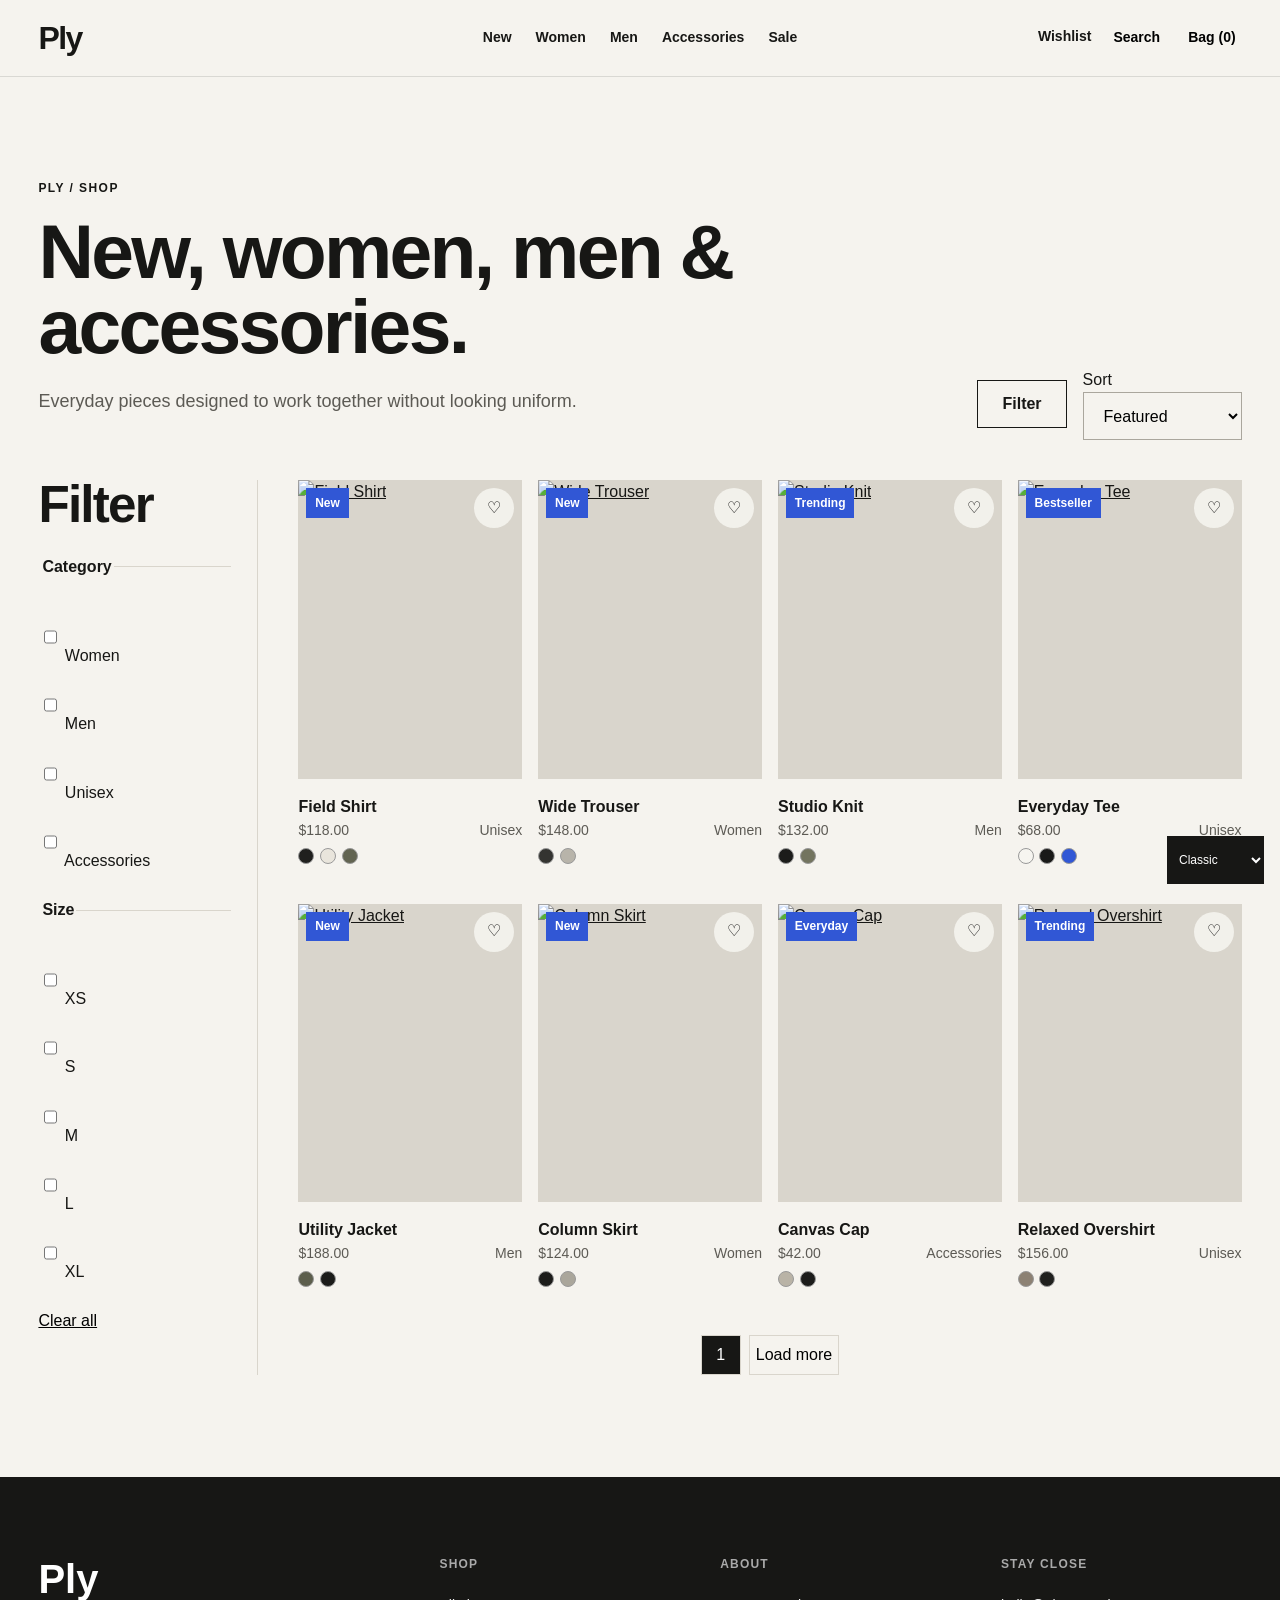
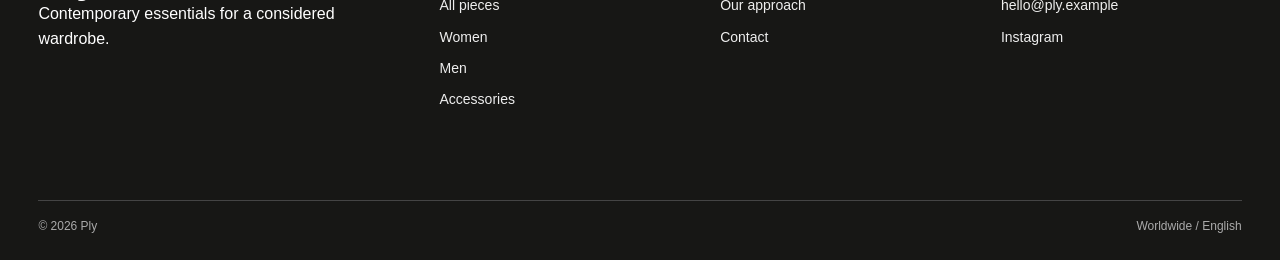
==== collection.html @ d4568fe0 "Add Ply collection page" ====
<!doctype html><html lang="en"><head><meta charset="utf-8"><meta name="viewport" content="width=device-width,initial-scale=1"><title>Shop — Ply</title><link rel="stylesheet" href="css/style.css"></head><body data-page="collection"><div id="header"></div><main class="section wrap"><p class="eyebrow">Ply / shop</p><div class="collection-head"><div><h1>New, women, men & accessories.</h1><p class="lede">Everyday pieces designed to work together without looking uniform.</p></div><div class="tools"><button class="button outline" id="filterBtn">Filter</button><label>Sort <select id="sort"><option value="featured">Featured</option><option value="price-low">Price low–high</option><option value="price-high">Price high–low</option><option value="alpha">Alphabetical</option></select></label></div></div><div class="collection-layout"><aside class="filters" id="filters"><button id="filterClose" class="close">×</button><h2>Filter</h2><fieldset><legend>Category</legend><label><input type="checkbox" value="women" data-filter="category"> Women</label><label><input type="checkbox" value="men" data-filter="category"> Men</label><label><input type="checkbox" value="unisex" data-filter="category"> Unisex</label><label><input type="checkbox" value="accessories" data-filter="category"> Accessories</label></fieldset><fieldset><legend>Size</legend><label><input type="checkbox" value="XS" data-filter="size"> XS</label><label><input type="checkbox" value="S" data-filter="size"> S</label><label><input type="checkbox" value="M" data-filter="size"> M</label><label><input type="checkbox" value="L" data-filter="size"> L</label><label><input type="checkbox" value="XL" data-filter="size"> XL</label></fieldset><button id="clear" class="link-button">Clear all</button></aside><section><div id="grid" class="grid"></div><div id="pagination" class="pagination"></div></section></div></main><div id="footer"></div><div id="cart"></div><script type="module" src="js/app.js"></script></body></html>
---- css/style.css ----
:root{--ink:#171715;--bone:#F5F3EE;--stone:#D9D5CC;--charcoal:#5C5A54;--accent:#3157D5;--white:#fff;--display:"Inter Tight",Arial,sans-serif;--body:"Inter",Arial,sans-serif;--s1:.5rem;--s2:1rem;--s3:1.5rem;--s4:2rem;--s5:2.5rem;--s6:3rem;--s8:5rem;--gutter:clamp(1rem,3vw,3rem);--container:1400px;--focus:0 0 0 3px rgba(49,87,213,.3);--ease:cubic-bezier(.2,.8,.2,1)}*{box-sizing:border-box}body{margin:0;background:var(--bone);color:var(--ink);font:1rem/1.55 var(--body)}a{color:inherit}button,input,select,textarea{font:inherit}button:focus-visible,a:focus-visible,input:focus-visible,select:focus-visible,textarea:focus-visible{box-shadow:var(--focus);outline:0}.wrap{width:min(calc(100% - 2*var(--gutter)),var(--container));margin:auto}.section{padding-block:clamp(4rem,8vw,8rem)}.narrow{max-width:900px}.eyebrow{font-size:.75rem;font-weight:700;letter-spacing:.12em;text-transform:uppercase;margin:0 0 var(--s2)}h1,h2,h3{font-family:var(--display);line-height:.98;letter-spacing:-.035em;margin:0 0 var(--s3)}h1{font-size:clamp(2.75rem,6vw,5.5rem)}h2{font-size:clamp(2rem,4vw,3.75rem)}h3{font-size:1.1rem}p{margin:0 0 var(--s3)}.lede{font-size:1.125rem;color:var(--charcoal);max-width:58ch}.button{display:inline-flex;align-items:center;justify-content:center;min-height:3rem;padding:0 var(--s3);border:1px solid var(--ink);background:var(--ink);color:var(--white);font-weight:700;text-decoration:none;cursor:pointer;transition:transform .2s var(--ease)}.button:hover{transform:translateY(-1px)}.button.light{background:var(--white);color:var(--ink);border-color:var(--white)}.button.outline{background:transparent;color:var(--ink)}.link-button{border:0;background:none;text-decoration:underline;cursor:pointer;padding:0}.hero{min-height:86vh;position:relative;display:grid;align-items:end;overflow:hidden;background:var(--ink);color:#fff}.hero>img{position:absolute;inset:0;width:100%;height:100%;object-fit:cover;filter:brightness(.62);animation:heroIn 1s var(--ease) both}.hero-copy{position:relative;z-index:1;width:min(calc(100% - 2*var(--gutter)),var(--container));margin:auto;padding-block:var(--s8)}.hero h1{max-width:10ch;font-size:clamp(3rem,7vw,6.5rem)}.hero-copy>p:not(.eyebrow){max-width:46ch}.grid{display:grid;grid-template-columns:repeat(4,minmax(0,1fr));gap:var(--s5) var(--s2)}.section-head,.collection-head{display:flex;justify-content:space-between;align-items:end;gap:var(--s4);margin-bottom:var(--s5)}.story{display:grid;grid-template-columns:1.15fr .85fr;background:var(--ink);color:#fff;min-height:650px}.story img{width:100%;height:100%;object-fit:cover}.story-copy{display:flex;flex-direction:column;justify-content:center;padding:var(--s8)}.story-copy p:not(.eyebrow){color:#d6d4cd;max-width:48ch}.quiet{background:var(--stone)}.newsletter{display:flex;justify-content:space-between;align-items:end;gap:var(--s5)}.newsletter input{min-height:3rem;padding:.75rem 1rem;border:1px solid #aaa69d;background:transparent}.newsletter form{display:flex;gap:.5rem;width:min(100%,520px)}.site-header{background:var(--bone);border-bottom:1px solid rgba(23,23,21,.12);position:relative;z-index:20}.head{min-height:76px;display:grid;grid-template-columns:1fr auto 1fr;align-items:center;gap:var(--s3)}.brand{font:700 2rem var(--display);text-decoration:none;letter-spacing:-.05em}.nav{display:flex;gap:var(--s3);justify-content:center}.nav a,.head-actions button,.head-actions a{font-size:.875rem;font-weight:600;text-decoration:none;background:none;border:0;cursor:pointer}.head-actions{display:flex;justify-content:end;gap:var(--s2)}.menu{display:none}.mobile{display:none}.mega{position:absolute;top:76px;left:0;right:0;background:var(--bone);padding:var(--s5);border-bottom:1px solid var(--stone);visibility:hidden}.header-mega:hover .mega{visibility:visible}.mega-grid{display:grid;grid-template-columns:repeat(3,1fr);gap:var(--s5)}.footer{background:var(--ink);color:#fff;padding:var(--s8) 0 var(--s3)}.footer-grid{display:grid;grid-template-columns:1.5fr repeat(3,1fr);gap:var(--s5);padding-bottom:var(--s8)}.footer a{display:block;color:#eee;text-decoration:none;margin-bottom:.6rem;font-size:.875rem}.footer-title{font:700 2.5rem var(--display)}.footer h3{font:700 .75rem var(--body);letter-spacing:.1em;text-transform:uppercase;color:#aaa}.footer-bottom{border-top:1px solid #444;padding-top:var(--s2);display:flex;justify-content:space-between;color:#aaa;font-size:.75rem}.card{position:relative}.card-media{display:block;position:relative;aspect-ratio:3/4;background:var(--stone);overflow:hidden}.card-media img{width:100%;height:100%;object-fit:cover;transition:transform .45s var(--ease)}.card:hover .card-media img{transform:scale(1.025)}.badge{position:absolute;top:.5rem;left:.5rem;background:var(--accent);color:#fff;padding:.35rem .55rem;font-size:.75rem;font-weight:700}.heart{position:absolute;top:.5rem;right:.5rem;width:2.5rem;height:2.5rem;border:0;border-radius:50%;background:rgba(245,243,238,.92);cursor:pointer}.card-body{padding-top:var(--s2)}.card-title{font-weight:700;text-decoration:none}.meta{display:flex;justify-content:space-between;color:var(--charcoal);font-size:.875rem}.swatches{display:flex;gap:.35rem;margin-top:.4rem}.swatch{width:1rem;height:1rem;border-radius:50%;border:1px solid #999}.quick{display:none;width:100%;margin-top:.5rem}.collection-layout{display:grid;grid-template-columns:220px 1fr;gap:var(--s5)}.filters{border-right:1px solid var(--stone);padding-right:var(--s3)}fieldset{border:0;border-top:1px solid var(--stone);padding:var(--s3) 0;display:grid;gap:.6rem}legend{font-weight:700;margin-bottom:.4rem}.tools{display:flex;align-items:center;gap:var(--s2)}select,input,textarea{min-height:3rem;padding:.75rem 1rem;border:1px solid #aaa69d;background:transparent}.pagination{display:flex;justify-content:center;gap:.5rem;margin-top:var(--s6)}.pagination button{min-width:2.5rem;min-height:2.5rem;border:1px solid var(--stone);background:transparent;cursor:pointer}.pagination .active{background:var(--ink);color:#fff}.product-detail{display:grid;grid-template-columns:1.3fr .7fr;gap:var(--s6);align-items:start}.gallery{display:grid;grid-template-columns:76px 1fr;gap:.5rem}.thumbs{display:grid;gap:.5rem}.thumb{padding:0;border:1px solid transparent;background:none}.thumb.active{border-color:var(--ink)}.main-image{aspect-ratio:4/5;overflow:hidden;background:var(--stone)}.main-image img{height:100%;object-fit:cover}.purchase{position:sticky;top:1rem}.variant{border:0;margin:var(--s4) 0;padding:0}.variant-buttons{display:flex;flex-wrap:wrap;gap:.5rem}.variant-buttons button{border:1px solid var(--stone);background:transparent;padding:.7rem 1rem;cursor:pointer}.variant-buttons .selected{border-color:var(--ink);box-shadow:inset 0 0 0 1px var(--ink)}.buy{display:grid;grid-template-columns:90px 1fr;gap:.5rem}.qty{display:flex;border:1px solid var(--stone);align-items:center}.qty button{border:0;background:none;width:2rem;height:3rem}.qty output{flex:1;text-align:center}.full{width:100%}.accordion{border-top:1px solid var(--stone);margin-top:var(--s4)}details{border-bottom:1px solid var(--stone);padding-block:var(--s2)}summary{cursor:pointer;font-weight:700}.cart-drawer{position:fixed;z-index:80;right:0;top:0;bottom:0;width:min(100%,500px);background:var(--bone);box-shadow:-10px 0 40px #0002;transform:translateX(100%);transition:transform .3s var(--ease);display:flex;flex-direction:column}.cart-drawer.open{transform:none}.drawer-head{display:flex;justify-content:space-between;padding:var(--s3);border-bottom:1px solid var(--stone)}.drawer-body{overflow:auto;flex:1;padding:var(--s3)}.drawer-foot{padding:var(--s3);border-top:1px solid var(--stone)}.line{display:grid;grid-template-columns:72px 1fr;gap:var(--s2);padding-block:var(--s2);border-bottom:1px solid var(--stone)}.line img{width:72px;height:96px;object-fit:cover}.line-controls{display:flex;gap:.4rem;align-items:center;flex-wrap:wrap}.line-controls button{border:1px solid var(--stone);background:transparent;min-width:2rem;min-height:2rem;cursor:pointer}.summary{display:flex;justify-content:space-between;font-weight:700}.cart-page{display:grid;grid-template-columns:1fr 320px;gap:var(--s6)}.summary-box{background:var(--stone);padding:var(--s3);height:max-content}.empty{text-align:center;min-height:60vh;display:grid;place-content:center}.form{display:grid;gap:var(--s3);margin-top:var(--s5)}.form label{display:grid;gap:.5rem;font-weight:600}.prose{max-width:68ch;margin-top:var(--s6)}.prose h2{font-size:1.75rem;margin-top:var(--s6)}.variant-switch{position:fixed;right:1rem;bottom:1rem;z-index:100;background:var(--ink);color:#fff;border:0;padding:.5rem;font-size:.75rem}@keyframes heroIn{from{transform:scale(1.04);opacity:.5}to{transform:none;opacity:1}}@media(max-width:1000px){.grid{grid-template-columns:repeat(3,1fr)}.collection-layout{grid-template-columns:1fr}.filters{border-right:0}.product-detail{grid-template-columns:1fr}.purchase{position:static}}@media(max-width:800px){.nav{display:none}.head{grid-template-columns:auto 1fr auto}.menu{display:block;border:0;background:none}.brand{text-align:center}.desktop{display:none}.mobile{display:block}.story{grid-template-columns:1fr}.story img{min-height:55vw}.story-copy{padding:var(--s5)}.newsletter{display:block}.newsletter form{margin-top:var(--s3)}.footer-grid{grid-template-columns:1fr 1fr}.collection-head{display:block}.tools{margin-top:var(--s3)}.filters{position:fixed;inset:0;background:var(--bone);z-index:70;padding:var(--s5);transform:translateY(100%);transition:transform .3s var(--ease)}.filters.open{transform:none}.close{display:block;margin-left:auto;border:0;background:none;font-size:2rem}.quick{display:inline-flex}}@media(min-width:801px){.close{display:none}}@media(max-width:600px){.grid{grid-template-columns:repeat(2,1fr);gap:var(--s4) .5rem}.gallery{display:block}.thumbs{grid-template-columns:repeat(4,1fr);display:grid;margin-top:.5rem}.cart-page{grid-template-columns:1fr}.newsletter form{display:grid}.footer-grid{grid-template-columns:1fr 1fr}}@media(prefers-reduced-motion:reduce){*{scroll-behavior:auto!important;transition:none!important;animation:none!important}}
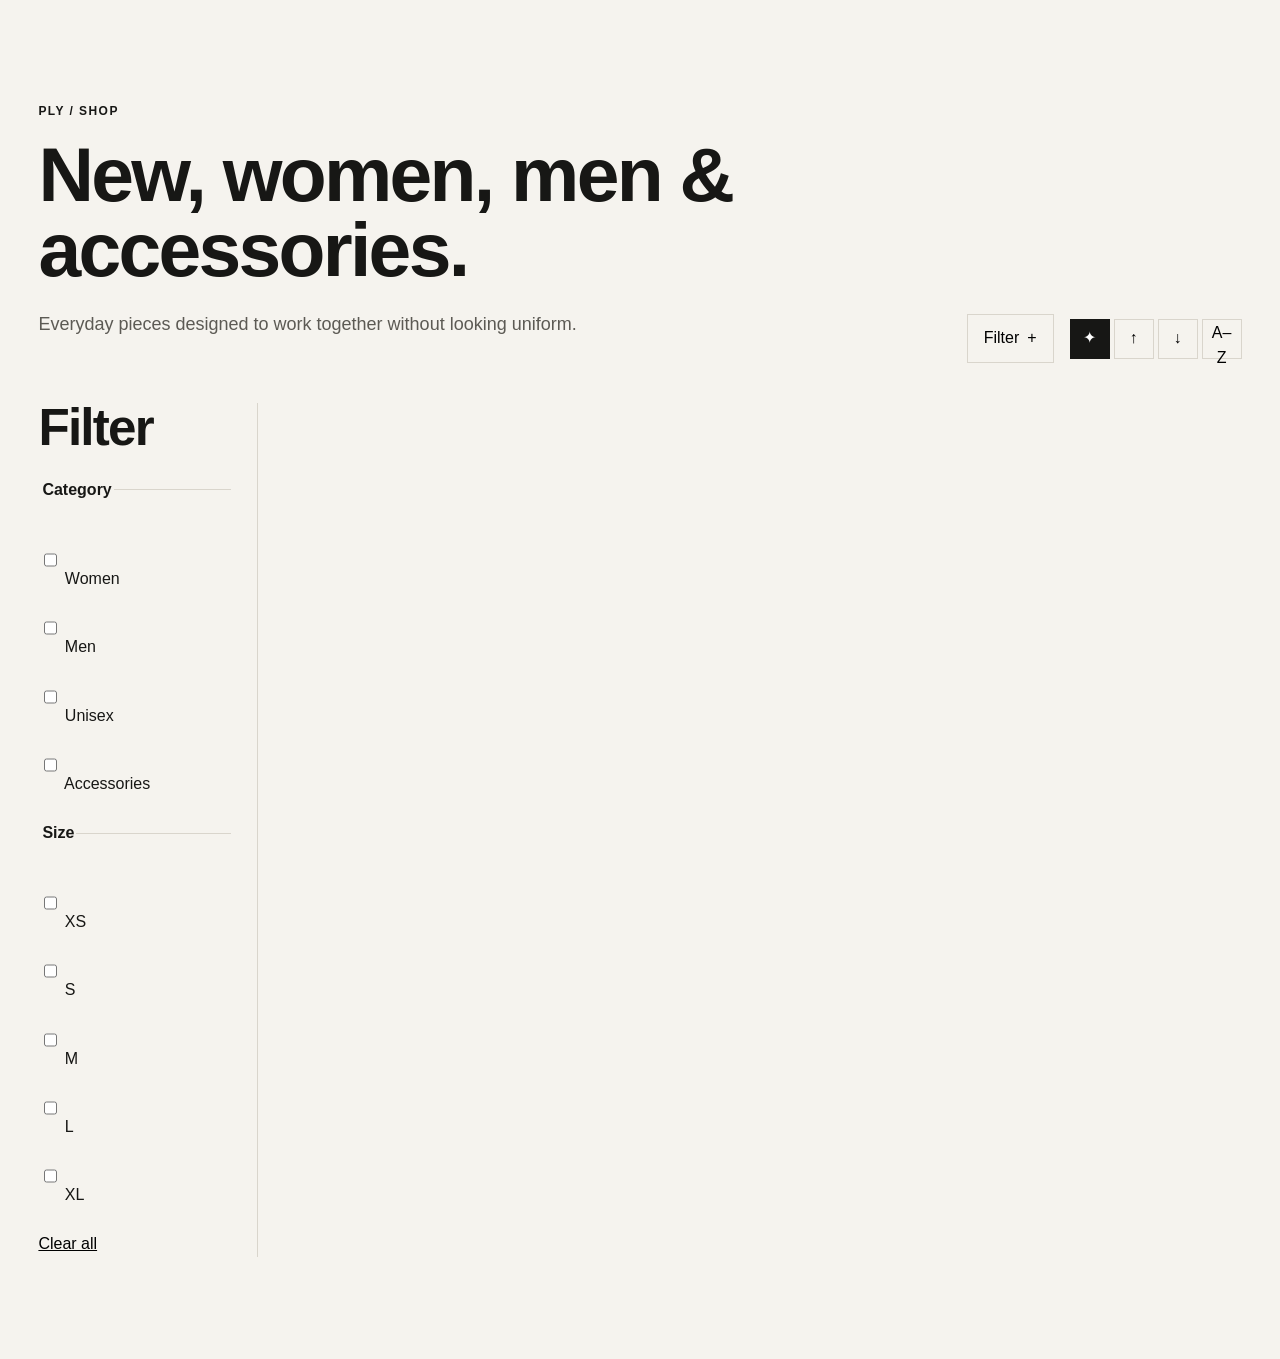
==== commit 9ffbe6b2: "Make collection filters and sorting toggleable" ====
--- a/collection.html
+++ b/collection.html
@@ -1 +1 @@
-<!doctype html><html lang="en"><head><meta charset="utf-8"><meta name="viewport" content="width=device-width,initial-scale=1"><title>Shop — Ply</title><link rel="stylesheet" href="css/style.css"></head><body data-page="collection"><div id="header"></div><main class="section wrap"><p class="eyebrow">Ply / shop</p><div class="collection-head"><div><h1>New, women, men & accessories.</h1><p class="lede">Everyday pieces designed to work together without looking uniform.</p></div><div class="tools"><button class="button outline" id="filterBtn">Filter</button><label>Sort <select id="sort"><option value="featured">Featured</option><option value="price-low">Price low–high</option><option value="price-high">Price high–low</option><option value="alpha">Alphabetical</option></select></label></div></div><div class="collection-layout"><aside class="filters" id="filters"><button id="filterClose" class="close">×</button><h2>Filter</h2><fieldset><legend>Category</legend><label><input type="checkbox" value="women" data-filter="category"> Women</label><label><input type="checkbox" value="men" data-filter="category"> Men</label><label><input type="checkbox" value="unisex" data-filter="category"> Unisex</label><label><input type="checkbox" value="accessories" data-filter="category"> Accessories</label></fieldset><fieldset><legend>Size</legend><label><input type="checkbox" value="XS" data-filter="size"> XS</label><label><input type="checkbox" value="S" data-filter="size"> S</label><label><input type="checkbox" value="M" data-filter="size"> M</label><label><input type="checkbox" value="L" data-filter="size"> L</label><label><input type="checkbox" value="XL" data-filter="size"> XL</label></fieldset><button id="clear" class="link-button">Clear all</button></aside><section><div id="grid" class="grid"></div><div id="pagination" class="pagination"></div></section></div></main><div id="footer"></div><div id="cart"></div><script type="module" src="js/app.js"></script></body></html>+<!doctype html><html lang="en"><head><meta charset="utf-8"><meta name="viewport" content="width=device-width,initial-scale=1"><title>Shop — Ply</title><link rel="stylesheet" href="css/style.css"></head><body data-page="collection"><div id="header"></div><main class="section wrap"><p class="eyebrow">Ply / shop</p><div class="collection-head"><div><h1>New, women, men & accessories.</h1><p class="lede">Everyday pieces designed to work together without looking uniform.</p></div><div class="tools"><button class="filter-toggle" id="filterBtn" aria-expanded="false" aria-controls="filters"><span>Filter</span><span aria-hidden="true">+</span></button><div class="sort-icons" aria-label="Sort products"><button class="sort-icon" data-sort="featured" aria-pressed="true" title="Featured" aria-label="Sort by featured">✦</button><button class="sort-icon" data-sort="price-low" aria-pressed="false" title="Price low to high" aria-label="Sort price low to high">↑</button><button class="sort-icon" data-sort="price-high" aria-pressed="false" title="Price high to low" aria-label="Sort price high to low">↓</button><button class="sort-icon" data-sort="alpha" aria-pressed="false" title="Alphabetical" aria-label="Sort alphabetically">A–Z</button></div></div></div><div class="collection-layout"><aside class="filters" id="filters"><button id="filterClose" class="close">×</button><h2>Filter</h2><fieldset><legend>Category</legend><label><input type="checkbox" value="women" data-filter="category"> Women</label><label><input type="checkbox" value="men" data-filter="category"> Men</label><label><input type="checkbox" value="unisex" data-filter="category"> Unisex</label><label><input type="checkbox" value="accessories" data-filter="category"> Accessories</label></fieldset><fieldset><legend>Size</legend><label><input type="checkbox" value="XS" data-filter="size"> XS</label><label><input type="checkbox" value="S" data-filter="size"> S</label><label><input type="checkbox" value="M" data-filter="size"> M</label><label><input type="checkbox" value="L" data-filter="size"> L</label><label><input type="checkbox" value="XL" data-filter="size"> XL</label></fieldset><button id="clear" class="link-button">Clear all</button></aside><section><div id="grid" class="grid"></div><div id="pagination" class="pagination"></div></section></div></main><div id="footer"></div><div id="cart"></div><script type="module" src="js/app.js"></script></body></html>
--- a/css/style.css
+++ b/css/style.css
@@ -1 +1 @@
-:root{--ink:#171715;--bone:#F5F3EE;--stone:#D9D5CC;--charcoal:#5C5A54;--accent:#3157D5;--white:#fff;--display:"Inter Tight",Arial,sans-serif;--body:"Inter",Arial,sans-serif;--s1:.5rem;--s2:1rem;--s3:1.5rem;--s4:2rem;--s5:2.5rem;--s6:3rem;--s8:5rem;--gutter:clamp(1rem,3vw,3rem);--container:1400px;--focus:0 0 0 3px rgba(49,87,213,.3);--ease:cubic-bezier(.2,.8,.2,1)}*{box-sizing:border-box}body{margin:0;background:var(--bone);color:var(--ink);font:1rem/1.55 var(--body)}a{color:inherit}button,input,select,textarea{font:inherit}button:focus-visible,a:focus-visible,input:focus-visible,select:focus-visible,textarea:focus-visible{box-shadow:var(--focus);outline:0}.wrap{width:min(calc(100% - 2*var(--gutter)),var(--container));margin:auto}.section{padding-block:clamp(4rem,8vw,8rem)}.narrow{max-width:900px}.eyebrow{font-size:.75rem;font-weight:700;letter-spacing:.12em;text-transform:uppercase;margin:0 0 var(--s2)}h1,h2,h3{font-family:var(--display);line-height:.98;letter-spacing:-.035em;margin:0 0 var(--s3)}h1{font-size:clamp(2.75rem,6vw,5.5rem)}h2{font-size:clamp(2rem,4vw,3.75rem)}h3{font-size:1.1rem}p{margin:0 0 var(--s3)}.lede{font-size:1.125rem;color:var(--charcoal);max-width:58ch}.button{display:inline-flex;align-items:center;justify-content:center;min-height:3rem;padding:0 var(--s3);border:1px solid var(--ink);background:var(--ink);color:var(--white);font-weight:700;text-decoration:none;cursor:pointer;transition:transform .2s var(--ease)}.button:hover{transform:translateY(-1px)}.button.light{background:var(--white);color:var(--ink);border-color:var(--white)}.button.outline{background:transparent;color:var(--ink)}.link-button{border:0;background:none;text-decoration:underline;cursor:pointer;padding:0}.hero{min-height:86vh;position:relative;display:grid;align-items:end;overflow:hidden;background:var(--ink);color:#fff}.hero>img{position:absolute;inset:0;width:100%;height:100%;object-fit:cover;filter:brightness(.62);animation:heroIn 1s var(--ease) both}.hero-copy{position:relative;z-index:1;width:min(calc(100% - 2*var(--gutter)),var(--container));margin:auto;padding-block:var(--s8)}.hero h1{max-width:10ch;font-size:clamp(3rem,7vw,6.5rem)}.hero-copy>p:not(.eyebrow){max-width:46ch}.grid{display:grid;grid-template-columns:repeat(4,minmax(0,1fr));gap:var(--s5) var(--s2)}.section-head,.collection-head{display:flex;justify-content:space-between;align-items:end;gap:var(--s4);margin-bottom:var(--s5)}.story{display:grid;grid-template-columns:1.15fr .85fr;background:var(--ink);color:#fff;min-height:650px}.story img{width:100%;height:100%;object-fit:cover}.story-copy{display:flex;flex-direction:column;justify-content:center;padding:var(--s8)}.story-copy p:not(.eyebrow){color:#d6d4cd;max-width:48ch}.quiet{background:var(--stone)}.newsletter{display:flex;justify-content:space-between;align-items:end;gap:var(--s5)}.newsletter input{min-height:3rem;padding:.75rem 1rem;border:1px solid #aaa69d;background:transparent}.newsletter form{display:flex;gap:.5rem;width:min(100%,520px)}.site-header{background:var(--bone);border-bottom:1px solid rgba(23,23,21,.12);position:relative;z-index:20}.head{min-height:76px;display:grid;grid-template-columns:1fr auto 1fr;align-items:center;gap:var(--s3)}.brand{font:700 2rem var(--display);text-decoration:none;letter-spacing:-.05em}.nav{display:flex;gap:var(--s3);justify-content:center}.nav a,.head-actions button,.head-actions a{font-size:.875rem;font-weight:600;text-decoration:none;background:none;border:0;cursor:pointer}.head-actions{display:flex;justify-content:end;gap:var(--s2)}.menu{display:none}.mobile{display:none}.mega{position:absolute;top:76px;left:0;right:0;background:var(--bone);padding:var(--s5);border-bottom:1px solid var(--stone);visibility:hidden}.header-mega:hover .mega{visibility:visible}.mega-grid{display:grid;grid-template-columns:repeat(3,1fr);gap:var(--s5)}.footer{background:var(--ink);color:#fff;padding:var(--s8) 0 var(--s3)}.footer-grid{display:grid;grid-template-columns:1.5fr repeat(3,1fr);gap:var(--s5);padding-bottom:var(--s8)}.footer a{display:block;color:#eee;text-decoration:none;margin-bottom:.6rem;font-size:.875rem}.footer-title{font:700 2.5rem var(--display)}.footer h3{font:700 .75rem var(--body);letter-spacing:.1em;text-transform:uppercase;color:#aaa}.footer-bottom{border-top:1px solid #444;padding-top:var(--s2);display:flex;justify-content:space-between;color:#aaa;font-size:.75rem}.card{position:relative}.card-media{display:block;position:relative;aspect-ratio:3/4;background:var(--stone);overflow:hidden}.card-media img{width:100%;height:100%;object-fit:cover;transition:transform .45s var(--ease)}.card:hover .card-media img{transform:scale(1.025)}.badge{position:absolute;top:.5rem;left:.5rem;background:var(--accent);color:#fff;padding:.35rem .55rem;font-size:.75rem;font-weight:700}.heart{position:absolute;top:.5rem;right:.5rem;width:2.5rem;height:2.5rem;border:0;border-radius:50%;background:rgba(245,243,238,.92);cursor:pointer}.card-body{padding-top:var(--s2)}.card-title{font-weight:700;text-decoration:none}.meta{display:flex;justify-content:space-between;color:var(--charcoal);font-size:.875rem}.swatches{display:flex;gap:.35rem;margin-top:.4rem}.swatch{width:1rem;height:1rem;border-radius:50%;border:1px solid #999}.quick{display:none;width:100%;margin-top:.5rem}.collection-layout{display:grid;grid-template-columns:220px 1fr;gap:var(--s5)}.filters{border-right:1px solid var(--stone);padding-right:var(--s3)}fieldset{border:0;border-top:1px solid var(--stone);padding:var(--s3) 0;display:grid;gap:.6rem}legend{font-weight:700;margin-bottom:.4rem}.tools{display:flex;align-items:center;gap:var(--s2)}select,input,textarea{min-height:3rem;padding:.75rem 1rem;border:1px solid #aaa69d;background:transparent}.pagination{display:flex;justify-content:center;gap:.5rem;margin-top:var(--s6)}.pagination button{min-width:2.5rem;min-height:2.5rem;border:1px solid var(--stone);background:transparent;cursor:pointer}.pagination .active{background:var(--ink);color:#fff}.product-detail{display:grid;grid-template-columns:1.3fr .7fr;gap:var(--s6);align-items:start}.gallery{display:grid;grid-template-columns:76px 1fr;gap:.5rem}.thumbs{display:grid;gap:.5rem}.thumb{padding:0;border:1px solid transparent;background:none}.thumb.active{border-color:var(--ink)}.main-image{aspect-ratio:4/5;overflow:hidden;background:var(--stone)}.main-image img{height:100%;object-fit:cover}.purchase{position:sticky;top:1rem}.variant{border:0;margin:var(--s4) 0;padding:0}.variant-buttons{display:flex;flex-wrap:wrap;gap:.5rem}.variant-buttons button{border:1px solid var(--stone);background:transparent;padding:.7rem 1rem;cursor:pointer}.variant-buttons .selected{border-color:var(--ink);box-shadow:inset 0 0 0 1px var(--ink)}.buy{display:grid;grid-template-columns:90px 1fr;gap:.5rem}.qty{display:flex;border:1px solid var(--stone);align-items:center}.qty button{border:0;background:none;width:2rem;height:3rem}.qty output{flex:1;text-align:center}.full{width:100%}.accordion{border-top:1px solid var(--stone);margin-top:var(--s4)}details{border-bottom:1px solid var(--stone);padding-block:var(--s2)}summary{cursor:pointer;font-weight:700}.cart-drawer{position:fixed;z-index:80;right:0;top:0;bottom:0;width:min(100%,500px);background:var(--bone);box-shadow:-10px 0 40px #0002;transform:translateX(100%);transition:transform .3s var(--ease);display:flex;flex-direction:column}.cart-drawer.open{transform:none}.drawer-head{display:flex;justify-content:space-between;padding:var(--s3);border-bottom:1px solid var(--stone)}.drawer-body{overflow:auto;flex:1;padding:var(--s3)}.drawer-foot{padding:var(--s3);border-top:1px solid var(--stone)}.line{display:grid;grid-template-columns:72px 1fr;gap:var(--s2);padding-block:var(--s2);border-bottom:1px solid var(--stone)}.line img{width:72px;height:96px;object-fit:cover}.line-controls{display:flex;gap:.4rem;align-items:center;flex-wrap:wrap}.line-controls button{border:1px solid var(--stone);background:transparent;min-width:2rem;min-height:2rem;cursor:pointer}.summary{display:flex;justify-content:space-between;font-weight:700}.cart-page{display:grid;grid-template-columns:1fr 320px;gap:var(--s6)}.summary-box{background:var(--stone);padding:var(--s3);height:max-content}.empty{text-align:center;min-height:60vh;display:grid;place-content:center}.form{display:grid;gap:var(--s3);margin-top:var(--s5)}.form label{display:grid;gap:.5rem;font-weight:600}.prose{max-width:68ch;margin-top:var(--s6)}.prose h2{font-size:1.75rem;margin-top:var(--s6)}.variant-switch{position:fixed;right:1rem;bottom:1rem;z-index:100;background:var(--ink);color:#fff;border:0;padding:.5rem;font-size:.75rem}@keyframes heroIn{from{transform:scale(1.04);opacity:.5}to{transform:none;opacity:1}}@media(max-width:1000px){.grid{grid-template-columns:repeat(3,1fr)}.collection-layout{grid-template-columns:1fr}.filters{border-right:0}.product-detail{grid-template-columns:1fr}.purchase{position:static}}@media(max-width:800px){.nav{display:none}.head{grid-template-columns:auto 1fr auto}.menu{display:block;border:0;background:none}.brand{text-align:center}.desktop{display:none}.mobile{display:block}.story{grid-template-columns:1fr}.story img{min-height:55vw}.story-copy{padding:var(--s5)}.newsletter{display:block}.newsletter form{margin-top:var(--s3)}.footer-grid{grid-template-columns:1fr 1fr}.collection-head{display:block}.tools{margin-top:var(--s3)}.filters{position:fixed;inset:0;background:var(--bone);z-index:70;padding:var(--s5);transform:translateY(100%);transition:transform .3s var(--ease)}.filters.open{transform:none}.close{display:block;margin-left:auto;border:0;background:none;font-size:2rem}.quick{display:inline-flex}}@media(min-width:801px){.close{display:none}}@media(max-width:600px){.grid{grid-template-columns:repeat(2,1fr);gap:var(--s4) .5rem}.gallery{display:block}.thumbs{grid-template-columns:repeat(4,1fr);display:grid;margin-top:.5rem}.cart-page{grid-template-columns:1fr}.newsletter form{display:grid}.footer-grid{grid-template-columns:1fr 1fr}}@media(prefers-reduced-motion:reduce){*{scroll-behavior:auto!important;transition:none!important;animation:none!important}}+:root{--ink:#171715;--bone:#F5F3EE;--stone:#D9D5CC;--charcoal:#5C5A54;--accent:#3157D5;--white:#fff;--display:"Inter Tight",Arial,sans-serif;--body:"Inter",Arial,sans-serif;--s1:.5rem;--s2:1rem;--s3:1.5rem;--s4:2rem;--s5:2.5rem;--s6:3rem;--s8:5rem;--gutter:clamp(1rem,3vw,3rem);--container:1400px;--focus:0 0 0 3px rgba(49,87,213,.3);--ease:cubic-bezier(.2,.8,.2,1)}*{box-sizing:border-box}body{margin:0;background:var(--bone);color:var(--ink);font:1rem/1.55 var(--body)}a{color:inherit}button,input,select,textarea{font:inherit}button:focus-visible,a:focus-visible,input:focus-visible,select:focus-visible,textarea:focus-visible{box-shadow:var(--focus);outline:0}.wrap{width:min(calc(100% - 2*var(--gutter)),var(--container));margin:auto}.section{padding-block:clamp(4rem,8vw,8rem)}.narrow{max-width:900px}.eyebrow{font-size:.75rem;font-weight:700;letter-spacing:.12em;text-transform:uppercase;margin:0 0 var(--s2)}h1,h2,h3{font-family:var(--display);line-height:.98;letter-spacing:-.035em;margin:0 0 var(--s3)}h1{font-size:clamp(2.75rem,6vw,5.5rem)}h2{font-size:clamp(2rem,4vw,3.75rem)}h3{font-size:1.1rem}p{margin:0 0 var(--s3)}.lede{font-size:1.125rem;color:var(--charcoal);max-width:58ch}.button{display:inline-flex;align-items:center;justify-content:center;min-height:3rem;padding:0 var(--s3);border:1px solid var(--ink);background:var(--ink);color:var(--white);font-weight:700;text-decoration:none;cursor:pointer;transition:transform .2s var(--ease)}.button:hover{transform:translateY(-1px)}.button.light{background:var(--white);color:var(--ink);border-color:var(--white)}.button.outline{background:transparent;color:var(--ink)}.link-button{border:0;background:none;text-decoration:underline;cursor:pointer;padding:0}.hero{min-height:86vh;position:relative;display:grid;align-items:end;overflow:hidden;background:var(--ink);color:#fff}.hero>img{position:absolute;inset:0;width:100%;height:100%;object-fit:cover;filter:brightness(.62);animation:heroIn 1s var(--ease) both}.hero-copy{position:relative;z-index:1;width:min(calc(100% - 2*var(--gutter)),var(--container));margin:auto;padding-block:var(--s8)}.hero h1{max-width:10ch;font-size:clamp(3rem,7vw,6.5rem)}.hero-copy>p:not(.eyebrow){max-width:46ch}.grid{display:grid;grid-template-columns:repeat(4,minmax(0,1fr));gap:var(--s5) var(--s2)}.section-head,.collection-head{display:flex;justify-content:space-between;align-items:end;gap:var(--s4);margin-bottom:var(--s5)}.story{display:grid;grid-template-columns:1.15fr .85fr;background:var(--ink);color:#fff;min-height:650px}.story img{width:100%;height:100%;object-fit:cover}.story-copy{display:flex;flex-direction:column;justify-content:center;padding:var(--s8)}.story-copy p:not(.eyebrow){color:#d6d4cd;max-width:48ch}.quiet{background:var(--stone)}.newsletter{display:flex;justify-content:space-between;align-items:end;gap:var(--s5)}.newsletter input{min-height:3rem;padding:.75rem 1rem;border:1px solid #aaa69d;background:transparent}.newsletter form{display:flex;gap:.5rem;width:min(100%,520px)}.site-header{position:sticky;top:0;z-index:60;background:transparent;border-bottom:1px solid transparent;transition:padding .3s var(--ease),background .3s var(--ease),border-color .3s var(--ease),backdrop-filter .3s var(--ease)}.site-header.scrolled{background:rgba(245,243,238,.72);backdrop-filter:blur(18px) saturate(1.15);-webkit-backdrop-filter:blur(18px) saturate(1.15);border-color:rgba(23,23,21,.12);margin:var(--s2) var(--gutter) 0;border-radius:999px;box-shadow:0 10px 35px rgba(23,23,21,.08)}.site-header.scrolled .head{min-height:60px}.site-header.scrolled .mega{top:60px;border-radius:0 0 24px 24px}.head{min-height:76px;display:grid;grid-template-columns:1fr auto 1fr;align-items:center;gap:var(--s3)}.head{min-height:76px;display:grid;grid-template-columns:1fr auto 1fr;align-items:center;gap:var(--s3)}.brand{font:700 2rem var(--display);text-decoration:none;letter-spacing:-.05em}.nav{display:flex;gap:var(--s3);justify-content:center}.nav a,.head-actions button,.head-actions a{font-size:.875rem;font-weight:600;text-decoration:none;background:none;border:0;cursor:pointer}.head-actions{display:flex;justify-content:end;gap:var(--s2)}.menu{display:none}.mobile{display:none}.mega{position:absolute;top:76px;left:0;right:0;background:var(--bone);padding:var(--s5);border-bottom:1px solid var(--stone);visibility:hidden}.header-mega:hover .mega{visibility:visible}.mega-grid{display:grid;grid-template-columns:repeat(3,1fr);gap:var(--s5)}.footer{background:var(--ink);color:#fff;padding:var(--s8) 0 var(--s3)}.footer-grid{display:grid;grid-template-columns:1.5fr repeat(3,1fr);gap:var(--s5);padding-bottom:var(--s8)}.footer a{display:block;color:#eee;text-decoration:none;margin-bottom:.6rem;font-size:.875rem}.footer-title{font:700 2.5rem var(--display)}.footer h3{font:700 .75rem var(--body);letter-spacing:.1em;text-transform:uppercase;color:#aaa}.footer-bottom{border-top:1px solid #444;padding-top:var(--s2);display:flex;justify-content:space-between;color:#aaa;font-size:.75rem}.card{position:relative}.card-media{display:block;position:relative;aspect-ratio:3/4;background:var(--stone);overflow:hidden}.card-media img{width:100%;height:100%;object-fit:cover;transition:transform .45s var(--ease)}.card:hover .card-media img{transform:scale(1.025)}.badge{position:absolute;top:.5rem;left:.5rem;background:var(--accent);color:#fff;padding:.35rem .55rem;font-size:.75rem;font-weight:700}.heart{position:absolute;top:.5rem;right:.5rem;width:2.5rem;height:2.5rem;border:0;border-radius:50%;background:rgba(245,243,238,.92);cursor:pointer}.card-body{padding-top:var(--s2)}.card-title{font-weight:700;text-decoration:none}.meta{display:flex;justify-content:space-between;color:var(--charcoal);font-size:.875rem}.swatches{display:flex;gap:.35rem;margin-top:.4rem}.swatch{width:1rem;height:1rem;border-radius:50%;border:1px solid #999}.quick{display:none;width:100%;margin-top:.5rem}.collection-layout{display:grid;grid-template-columns:220px 1fr;gap:var(--s5)}.filters{border-right:1px solid var(--stone);padding-right:var(--s3)}.filter-toggle{display:inline-flex;align-items:center;gap:.5rem;border:1px solid var(--stone);background:transparent;padding:.7rem 1rem;cursor:pointer}.filter-toggle[aria-expanded="true"]{background:var(--ink);color:#fff;border-color:var(--ink)}.sort-icons{display:inline-flex;gap:.25rem}.sort-icon{width:2.5rem;height:2.5rem;border:1px solid var(--stone);background:transparent;cursor:pointer;display:grid;place-items:center}.sort-icon[aria-pressed="true"]{background:var(--ink);color:#fff;border-color:var(--ink)}.filter-panel{display:none}.filter-panel.is-visible{display:block}fieldset{border:0;border-top:1px solid var(--stone);padding:var(--s3) 0;display:grid;gap:.6rem}legend{font-weight:700;margin-bottom:.4rem}.tools{display:flex;align-items:center;gap:var(--s2)}select,input,textarea{min-height:3rem;padding:.75rem 1rem;border:1px solid #aaa69d;background:transparent}.pagination{display:flex;justify-content:center;gap:.5rem;margin-top:var(--s6)}.pagination button{min-width:2.5rem;min-height:2.5rem;border:1px solid var(--stone);background:transparent;cursor:pointer}.pagination .active{background:var(--ink);color:#fff}.product-detail{display:grid;grid-template-columns:1.3fr .7fr;gap:var(--s6);align-items:start}.gallery{display:grid;grid-template-columns:76px 1fr;gap:.5rem}.thumbs{display:grid;gap:.5rem}.thumb{padding:0;border:1px solid transparent;background:none}.thumb.active{border-color:var(--ink)}.main-image{aspect-ratio:4/5;overflow:hidden;background:var(--stone)}.main-image img{height:100%;object-fit:cover}.purchase{position:sticky;top:1rem}.variant{border:0;margin:var(--s4) 0;padding:0}.variant-buttons{display:flex;flex-wrap:wrap;gap:.5rem}.variant-buttons button{border:1px solid var(--stone);background:transparent;padding:.7rem 1rem;cursor:pointer}.variant-buttons .selected{border-color:var(--ink);box-shadow:inset 0 0 0 1px var(--ink)}.buy{display:grid;grid-template-columns:90px 1fr;gap:.5rem}.qty{display:flex;border:1px solid var(--stone);align-items:center}.qty button{border:0;background:none;width:2rem;height:3rem}.qty output{flex:1;text-align:center}.full{width:100%}.accordion{border-top:1px solid var(--stone);margin-top:var(--s4)}details{border-bottom:1px solid var(--stone);padding-block:var(--s2)}summary{cursor:pointer;font-weight:700}.cart-drawer{position:fixed;z-index:80;right:0;top:0;bottom:0;width:min(100%,500px);background:var(--bone);box-shadow:-10px 0 40px #0002;transform:translateX(100%);transition:transform .3s var(--ease);display:flex;flex-direction:column}.cart-drawer.open{transform:none}.drawer-head{display:flex;justify-content:space-between;padding:var(--s3);border-bottom:1px solid var(--stone)}.drawer-body{overflow:auto;flex:1;padding:var(--s3)}.drawer-foot{padding:var(--s3);border-top:1px solid var(--stone)}.line{display:grid;grid-template-columns:72px 1fr;gap:var(--s2);padding-block:var(--s2);border-bottom:1px solid var(--stone)}.line img{width:72px;height:96px;object-fit:cover}.line-controls{display:flex;gap:.4rem;align-items:center;flex-wrap:wrap}.line-controls button{border:1px solid var(--stone);background:transparent;min-width:2rem;min-height:2rem;cursor:pointer}.summary{display:flex;justify-content:space-between;font-weight:700}.cart-page{display:grid;grid-template-columns:1fr 320px;gap:var(--s6)}.summary-box{background:var(--stone);padding:var(--s3);height:max-content}.empty{text-align:center;min-height:60vh;display:grid;place-content:center}.form{display:grid;gap:var(--s3);margin-top:var(--s5)}.form label{display:grid;gap:.5rem;font-weight:600}.prose{max-width:68ch;margin-top:var(--s6)}.prose h2{font-size:1.75rem;margin-top:var(--s6)}.variant-switch{position:fixed;right:1rem;bottom:1rem;z-index:100;background:var(--ink);color:#fff;border:0;padding:.5rem;font-size:.75rem}@keyframes heroIn{from{transform:scale(1.04);opacity:.5}to{transform:none;opacity:1}}@media(max-width:1000px){.grid{grid-template-columns:repeat(3,1fr)}.collection-layout{grid-template-columns:1fr}.filters{border-right:0}.product-detail{grid-template-columns:1fr}.purchase{position:static}}@media(max-width:800px){.nav{display:flex;gap:var(--s2)}.nav a{font-size:.8rem}.head{grid-template-columns:1fr auto 1fr}.head-actions .desktop{display:none}.head{grid-template-columns:auto 1fr auto}.menu{display:block;border:0;background:none}.brand{text-align:center}.desktop{display:none}.mobile{display:block}.story{grid-template-columns:1fr}.story img{min-height:55vw}.story-copy{padding:var(--s5)}.newsletter{display:block}.newsletter form{margin-top:var(--s3)}.footer-grid{grid-template-columns:1fr 1fr}.collection-head{display:block}.tools{margin-top:var(--s3)}.filters{position:fixed;inset:0;background:var(--bone);z-index:70;padding:var(--s5);transform:translateY(100%);transition:transform .3s var(--ease)}.filters.open{transform:none}.close{display:block;margin-left:auto;border:0;background:none;font-size:2rem}.quick{display:inline-flex}}@media(min-width:801px){.close{display:none}}@media(max-width:600px){.grid{grid-template-columns:repeat(2,1fr);gap:var(--s4) .5rem}.gallery{display:block}.thumbs{grid-template-columns:repeat(4,1fr);display:grid;margin-top:.5rem}.cart-page{grid-template-columns:1fr}.newsletter form{display:grid}.footer-grid{grid-template-columns:1fr 1fr}}@media(prefers-reduced-motion:reduce){*{scroll-behavior:auto!important;transition:none!important;animation:none!important}}
